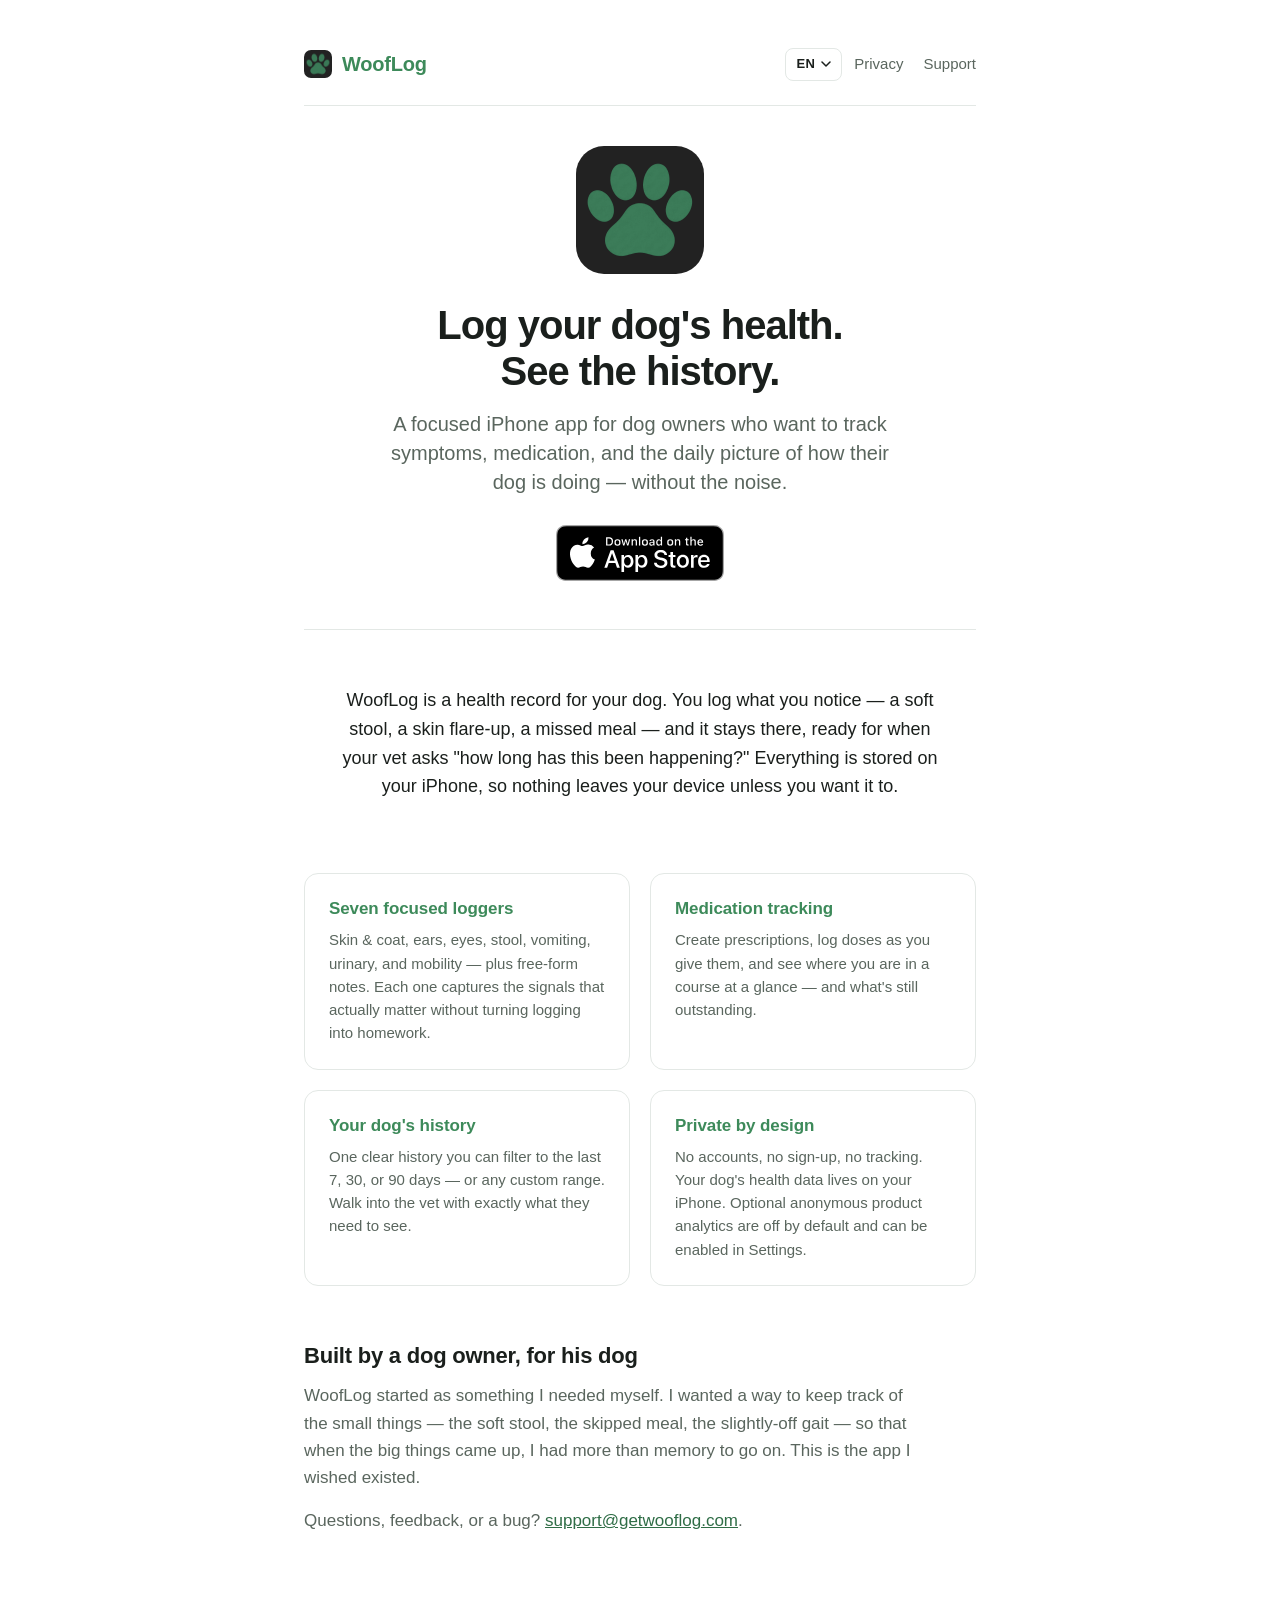
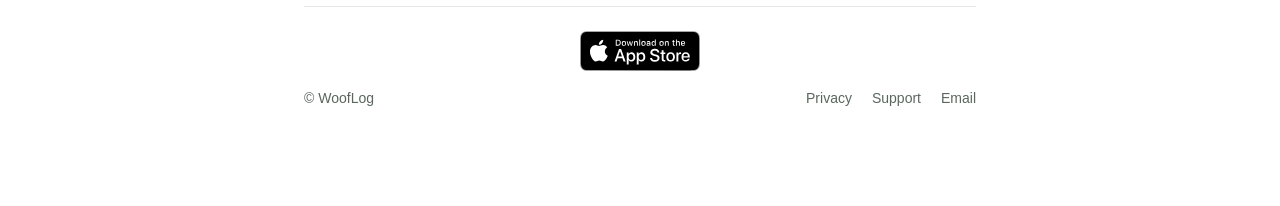
==== index.html @ 4b9b6390 "Make header language picker a dropdown (#9) The flat list of language codes (EN ES DE FR IT PT) over" ====
<!doctype html>
<html lang="en">
<head>
<meta charset="utf-8">
<meta name="viewport" content="width=device-width, initial-scale=1">
<meta name="apple-itunes-app" content="app-id=6760972616">
<title>WoofLog — A focused health record app for your dog</title>
<meta name="description" content="WoofLog is an iPhone app for logging your dog's symptoms, tracking medication, and seeing the health record — local-first, private by design. Available on the App Store.">
<meta name="robots" content="index, follow">
<link rel="icon" type="image/png" href="/assets/icon-light.png">
<link rel="icon" type="image/png" href="/assets/icon-dark.png" media="(prefers-color-scheme: dark)">
<link rel="apple-touch-icon" href="/assets/icon-light.png">
<link rel="stylesheet" href="/style.css">
<meta property="og:title" content="WoofLog — A focused health record app for your dog">
<meta property="og:description" content="Log symptoms, track medication, see the health record. Local-first, no accounts, private by default. Available on the App Store.">
<meta property="og:type" content="website">
<meta property="og:url" content="https://getwooflog.com/">
<meta property="og:image" content="https://getwooflog.com/assets/icon-light.png">
<meta property="og:locale" content="en_US">
<link rel="canonical" href="https://getwooflog.com/">
<link rel="alternate" hreflang="en" href="https://getwooflog.com/">
<link rel="alternate" hreflang="es" href="https://getwooflog.com/es/">
<link rel="alternate" hreflang="de" href="https://getwooflog.com/de/">
<link rel="alternate" hreflang="fr" href="https://getwooflog.com/fr/">
<link rel="alternate" hreflang="it" href="https://getwooflog.com/it/">
<link rel="alternate" hreflang="pt-PT" href="https://getwooflog.com/pt/">
<link rel="alternate" hreflang="x-default" href="https://getwooflog.com/">
<script src="/assets/lang.js"></script>
<meta name="author" content="WoofLog">
<meta name="theme-color" content="#3D8A5A" media="(prefers-color-scheme: light)">
<meta name="theme-color" content="#4D9B6A" media="(prefers-color-scheme: dark)">
<meta name="twitter:card" content="summary">
<meta name="twitter:title" content="WoofLog — A focused health record app for your dog">
<meta name="twitter:description" content="Log symptoms, track medication, see the health record. Local-first, no accounts, private by default. Available on the App Store.">
<meta name="twitter:image" content="https://getwooflog.com/assets/icon-light.png">
<script type="application/ld+json">
{
  "@context": "https://schema.org",
  "@graph": [
    {
      "@type": "Organization",
      "@id": "https://getwooflog.com/#org",
      "name": "WoofLog",
      "url": "https://getwooflog.com/",
      "logo": "https://getwooflog.com/assets/icon-light.png",
      "email": "support@getwooflog.com"
    },
    {
      "@type": "SoftwareApplication",
      "name": "WoofLog: Dog Health Diary",
      "operatingSystem": "iOS",
      "applicationCategory": "LifestyleApplication",
      "url": "https://getwooflog.com/",
      "downloadUrl": "https://apps.apple.com/app/id6760972616",
      "inLanguage": "en",
      "description": "WoofLog is an iPhone app for logging your dog's symptoms, tracking medication, and seeing the health record — local-first, private by design. Available on the App Store.",
      "publisher": {
        "@id": "https://getwooflog.com/#org"
      },
      "offers": {
        "@type": "Offer",
        "price": "0",
        "priceCurrency": "USD"
      }
    }
  ]
}
</script>
</head>
<body>
<div class="wrap">
  <header class="site">
    <a class="brand" href="/">
      <picture>
        <source srcset="/assets/icon-dark.png" media="(prefers-color-scheme: dark)">
        <img src="/assets/icon-light.png" alt="" class="brand-icon" width="28" height="28">
      </picture>
      WoofLog
    </a>
    <details class="lang-picker">
      <summary aria-label="Language">
        <span class="lang-current">EN</span>
        <svg class="lang-caret" width="10" height="6" viewBox="0 0 10 6" aria-hidden="true"><path d="M1 1l4 4 4-4" fill="none" stroke="currentColor" stroke-width="1.5" stroke-linecap="round" stroke-linejoin="round"/></svg>
      </summary>
      <ul class="lang-menu">
        <li><span aria-current="page">English</span></li>
        <li><a href="/es/" data-lang="es">Español</a></li>
        <li><a href="/de/" data-lang="de">Deutsch</a></li>
        <li><a href="/fr/" data-lang="fr">Français</a></li>
        <li><a href="/it/" data-lang="it">Italiano</a></li>
        <li><a href="/pt/" data-lang="pt">Português</a></li>
      </ul>
    </details>
    <nav>
      <a href="/privacy/">Privacy</a>
      <a href="/support/">Support</a>
    </nav>
  </header>

  <main>
    <section class="hero">
      <picture>
        <source srcset="/assets/icon-dark.png" media="(prefers-color-scheme: dark)">
        <img class="hero-icon" src="/assets/icon-light.png" alt="WoofLog app icon" width="128" height="128">
      </picture>
      <h1>Log your dog's health.<br>See the history.</h1>
      <p class="tagline">A focused iPhone app for dog owners who want to track symptoms, medication, and the daily picture of how their dog is doing — without the noise.</p>
      <a class="store-badge store-badge--hero" href="https://apps.apple.com/app/id6760972616" aria-label="Download WoofLog on the App Store">
        <img src="/assets/app-store-badge.svg" alt="" width="168" height="56">
      </a>
    </section>

    <section class="intro">
      <p>WoofLog is a health record for your dog. You log what you notice — a soft stool, a skin flare-up, a missed meal — and it stays there, ready for when your vet asks "how long has this been happening?" Everything is stored on your iPhone, so nothing leaves your device unless you want it to.</p>
    </section>

    <section class="features">
      <div class="feature">
        <h2>Seven focused loggers</h2>
        <p>Skin &amp; coat, ears, eyes, stool, vomiting, urinary, and mobility — plus free-form notes. Each one captures the signals that actually matter without turning logging into homework.</p>
      </div>
      <div class="feature">
        <h2>Medication tracking</h2>
        <p>Create prescriptions, log doses as you give them, and see where you are in a course at a glance — and what's still outstanding.</p>
      </div>
      <div class="feature">
        <h2>Your dog's history</h2>
        <p>One clear history you can filter to the last 7, 30, or 90 days — or any custom range. Walk into the vet with exactly what they need to see.</p>
      </div>
      <div class="feature">
        <h2>Private by design</h2>
        <p>No accounts, no sign-up, no tracking. Your dog's health data lives on your iPhone. Optional anonymous product analytics are off by default and can be enabled in Settings.</p>
      </div>
    </section>

    <section class="about">
      <h2>Built by a dog owner, for his dog</h2>
      <p>WoofLog started as something I needed myself. I wanted a way to keep track of the small things — the soft stool, the skipped meal, the slightly-off gait — so that when the big things came up, I had more than memory to go on. This is the app I wished existed.</p>
      <p>Questions, feedback, or a bug? <a href="mailto:support@getwooflog.com">support@getwooflog.com</a>.</p>
    </section>
  </main>

  <footer class="site">
    <a class="store-badge store-badge--footer" href="https://apps.apple.com/app/id6760972616" aria-label="Download WoofLog on the App Store">
      <img src="/assets/app-store-badge.svg" alt="" width="120" height="40">
    </a>
    <p>&copy; WoofLog</p>
    <nav>
      <a href="/privacy/">Privacy</a>
      <a href="/support/">Support</a>
      <a href="mailto:support@getwooflog.com">Email</a>
    </nav>
  </footer>
</div>
</body>
</html>
---- style.css ----
:root {
  --brand: #3D8A5A;
  --brand-dark: #2F6D46;
  --text: #1A1F1C;
  --text-muted: #5A665E;
  --bg: #FFFFFF;
  --border: #E3E8E5;
}

@media (prefers-color-scheme: dark) {
  :root {
    --brand: #4D9B6A;
    --brand-dark: #6FB88A;
    --text: #EAEEEB;
    --text-muted: #9BA8A0;
    --bg: #121512;
    --border: #2A312C;
  }
}

* { box-sizing: border-box; }

html, body {
  margin: 0;
  padding: 0;
}

body {
  font-family: -apple-system, BlinkMacSystemFont, "Segoe UI", Roboto, Oxygen, Ubuntu, Cantarell, "Helvetica Neue", sans-serif;
  font-size: 17px;
  line-height: 1.6;
  color: var(--text);
  background: var(--bg);
  -webkit-font-smoothing: antialiased;
  -moz-osx-font-smoothing: grayscale;
}

.wrap {
  max-width: 720px;
  margin: 0 auto;
  padding: 48px 24px 96px;
}

header.site {
  display: flex;
  align-items: center;
  flex-wrap: wrap;
  gap: 12px;
  padding-bottom: 24px;
  margin-bottom: 32px;
  border-bottom: 1px solid var(--border);
}

header.site a.brand {
  display: inline-flex;
  align-items: center;
  gap: 10px;
  font-weight: 700;
  font-size: 20px;
  color: var(--brand);
  text-decoration: none;
  letter-spacing: -0.01em;
}

.brand-icon {
  width: 28px;
  height: 28px;
  border-radius: 7px;
  display: block;
  background: #222222;
}

header.site nav {
  margin-left: auto;
  display: flex;
  gap: 20px;
}

header.site nav a {
  color: var(--text-muted);
  text-decoration: none;
  font-size: 15px;
}

header.site nav a:hover { color: var(--brand); }

/* Language picker (header) — a compact dropdown so the language list never
   overflows the header on narrow screens. Built on the native <details>
   disclosure element; lang.js adds outside-click / Escape close as a
   progressive enhancement. The picker is pushed right with margin-left:auto;
   the trailing Privacy/Support nav sits next to it. */
header.site .lang-picker {
  position: relative;
  margin-left: auto;
}

header.site .lang-picker ~ nav {
  margin-left: 0;
}

header.site .lang-picker summary {
  display: inline-flex;
  align-items: center;
  gap: 6px;
  cursor: pointer;
  list-style: none;
  padding: 5px 10px;
  font-size: 13px;
  font-weight: 600;
  letter-spacing: 0.03em;
  color: var(--text);
  border: 1px solid var(--border);
  border-radius: 8px;
}

header.site .lang-picker summary::-webkit-details-marker { display: none; }
header.site .lang-picker summary::marker { content: ""; }

header.site .lang-picker summary:hover {
  color: var(--brand);
  border-color: var(--brand);
}

header.site .lang-caret { transition: transform 0.15s ease; }
header.site .lang-picker[open] .lang-caret { transform: rotate(180deg); }

header.site .lang-menu {
  position: absolute;
  top: calc(100% + 6px);
  right: 0;
  z-index: 30;
  min-width: 160px;
  margin: 0;
  padding: 4px;
  list-style: none;
  background: var(--bg);
  border: 1px solid var(--border);
  border-radius: 10px;
  box-shadow: 0 8px 24px rgba(0, 0, 0, 0.12);
}

header.site .lang-menu a,
header.site .lang-menu span {
  display: block;
  padding: 8px 12px;
  font-size: 14px;
  border-radius: 6px;
  color: var(--text-muted);
  text-decoration: none;
}

header.site .lang-menu a:hover {
  color: var(--text);
  background: var(--border);
}

header.site .lang-menu span[aria-current="page"] {
  color: var(--text);
  font-weight: 600;
}

h1 {
  font-size: 32px;
  line-height: 1.25;
  letter-spacing: -0.02em;
  margin: 0 0 8px;
  color: var(--text);
}

h2 {
  font-size: 22px;
  line-height: 1.3;
  letter-spacing: -0.01em;
  margin: 40px 0 12px;
  color: var(--text);
}

h3 {
  font-size: 18px;
  margin: 28px 0 8px;
  color: var(--text);
}

p { margin: 0 0 16px; }

ul { padding-left: 24px; margin: 0 0 16px; }
li { margin-bottom: 6px; }

a { color: var(--brand-dark); }
a:hover { color: var(--brand); }

.meta {
  color: var(--text-muted);
  font-size: 14px;
  margin-bottom: 32px;
}

.tagline {
  font-size: 20px;
  line-height: 1.45;
  color: var(--text-muted);
  margin: 8px 0 32px;
  max-width: 560px;
}

.cta-row {
  display: flex;
  gap: 16px;
  flex-wrap: wrap;
  margin-top: 32px;
}

.cta-row a {
  display: inline-block;
  padding: 10px 18px;
  border: 1px solid var(--border);
  border-radius: 10px;
  text-decoration: none;
  color: var(--text);
  font-size: 15px;
}

.cta-row a:hover {
  border-color: var(--brand);
  color: var(--brand);
}

footer.site {
  display: flex;
  flex-wrap: wrap;
  gap: 16px;
  align-items: center;
  justify-content: space-between;
  margin-top: 72px;
  padding-top: 24px;
  border-top: 1px solid var(--border);
  font-size: 14px;
  color: var(--text-muted);
}

footer.site p { margin: 0; }

footer.site nav {
  display: flex;
  gap: 20px;
}

footer.site a {
  color: var(--text-muted);
  text-decoration: none;
}

footer.site a:hover { color: var(--brand); }

/* Landing page sections */
.hero {
  text-align: center;
  padding: 8px 0 40px;
}

.hero-icon {
  width: 128px;
  height: 128px;
  border-radius: 28px;
  display: block;
  margin: 0 auto 28px;
  background: #222222;
}

.hero h1 {
  font-size: 40px;
  line-height: 1.15;
  letter-spacing: -0.025em;
  margin: 0 0 16px;
  text-align: center;
}

.hero .tagline {
  text-align: center;
  margin: 0 auto;
  max-width: 520px;
}

.intro {
  padding: 32px 0 8px;
  border-top: 1px solid var(--border);
}

.intro p {
  font-size: 18px;
  line-height: 1.6;
  color: var(--text);
  max-width: 620px;
  margin: 24px auto;
  text-align: center;
}

.features {
  display: grid;
  grid-template-columns: repeat(2, 1fr);
  gap: 20px;
  margin: 40px 0;
}

.feature {
  padding: 24px;
  border: 1px solid var(--border);
  border-radius: 14px;
  background: var(--bg);
}

.feature h2 {
  margin: 0 0 8px;
  font-size: 17px;
  color: var(--brand);
  letter-spacing: -0.005em;
}

.feature p {
  margin: 0;
  font-size: 15px;
  line-height: 1.55;
  color: var(--text-muted);
}

/* App Store badge — official Apple asset, single-style (do not tint/recolor).
   Keep clear space around it and respect Apple's minimum height. */
.store-badge {
  display: inline-block;
  line-height: 0;
}

.store-badge img {
  display: block;
  width: auto;
  max-width: 100%;
}

.store-badge--hero {
  margin-top: 28px;
}

.store-badge--hero img {
  height: 56px; /* above Apple's 40px minimum */
}

/* Footer badge sits on its own centered row above the copyright/nav line. */
.store-badge--footer {
  flex-basis: 100%;
  display: flex;
  justify-content: center;
}

.store-badge--footer img {
  height: 40px; /* Apple minimum height */
}

.about {
  margin-top: 56px;
}

.about h2 {
  margin-top: 0;
}

.about p {
  color: var(--text-muted);
  max-width: 620px;
}

@media (max-width: 560px) {
  .wrap { padding: 32px 20px 64px; }
  .hero h1 { font-size: 32px; }
  .hero-icon { width: 104px; height: 104px; border-radius: 23px; }
  .features { grid-template-columns: 1fr; }
  footer.site { flex-direction: column; align-items: flex-start; gap: 12px; }
  .store-badge--footer { flex-basis: auto; justify-content: flex-start; }
}

strong { font-weight: 600; }

code {
  font-family: "SF Mono", Monaco, Menlo, Consolas, monospace;
  font-size: 0.92em;
  background: var(--border);
  padding: 2px 6px;
  border-radius: 4px;
}
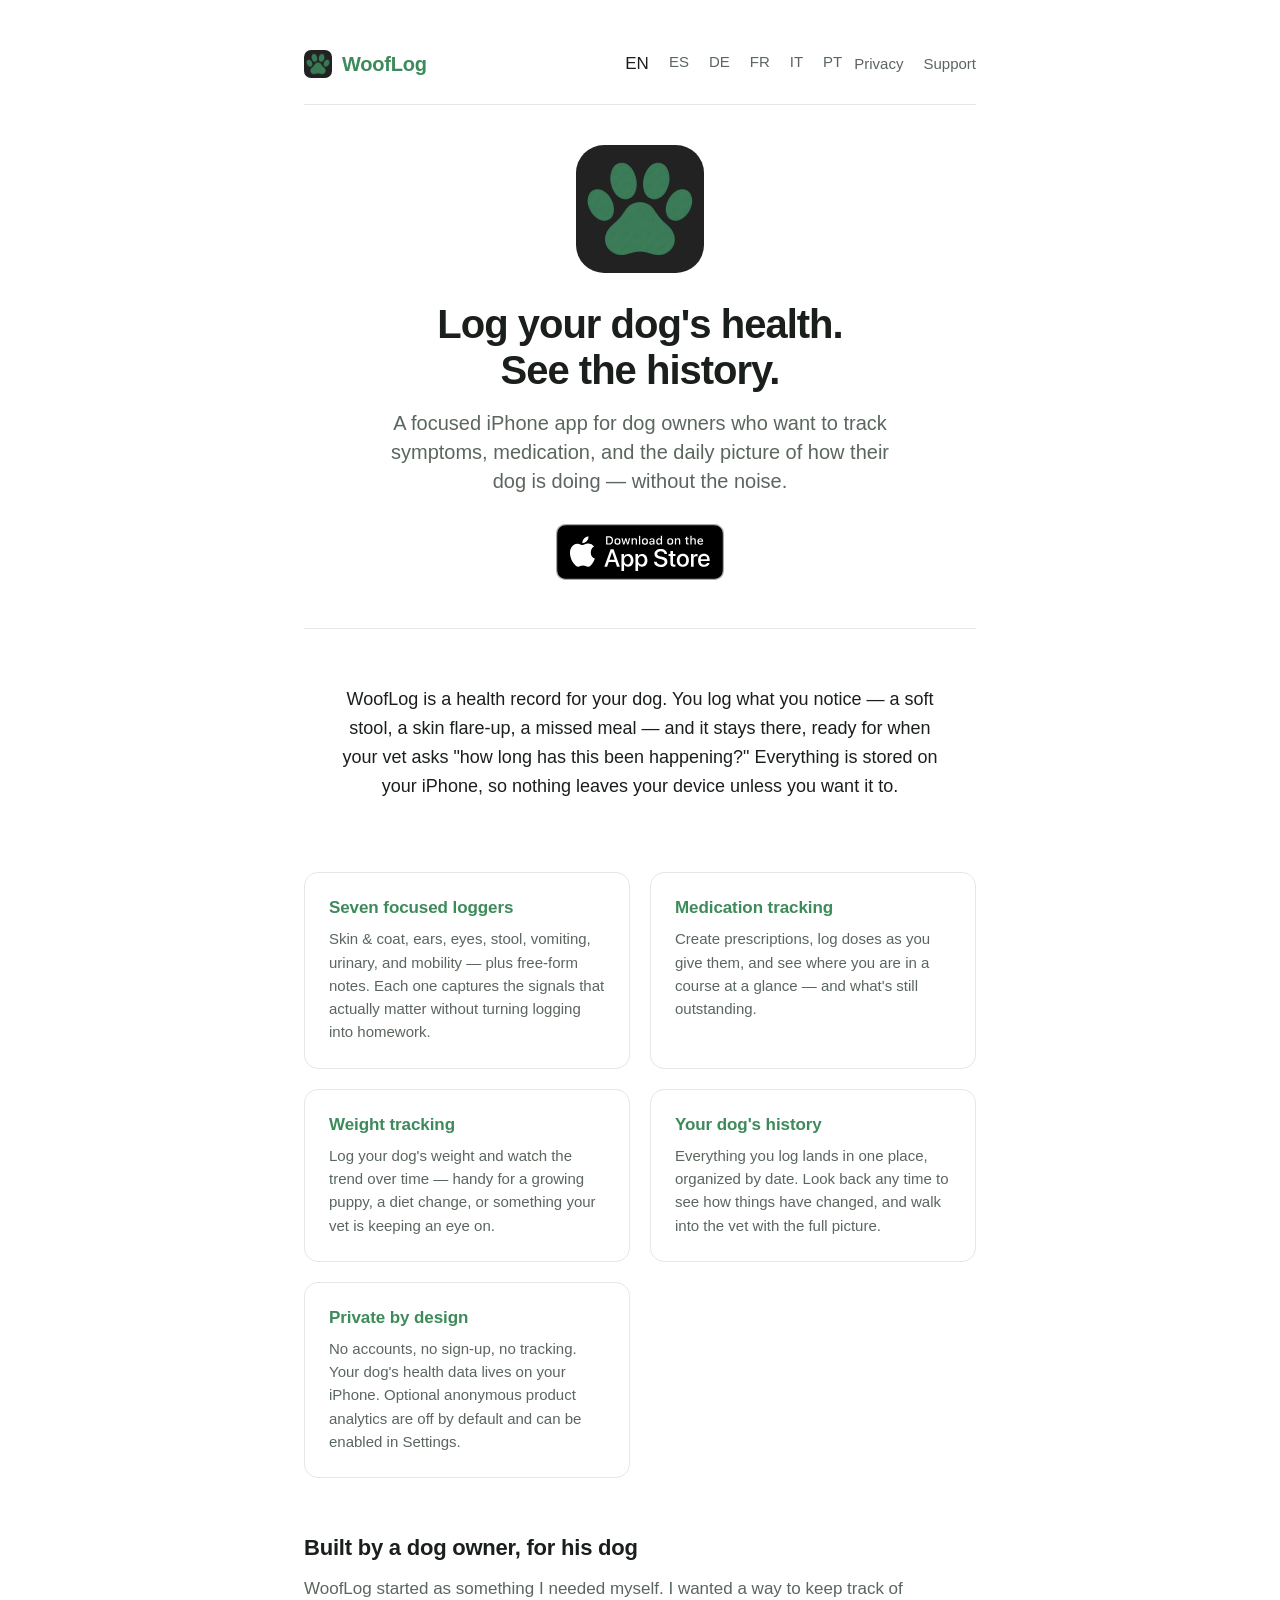
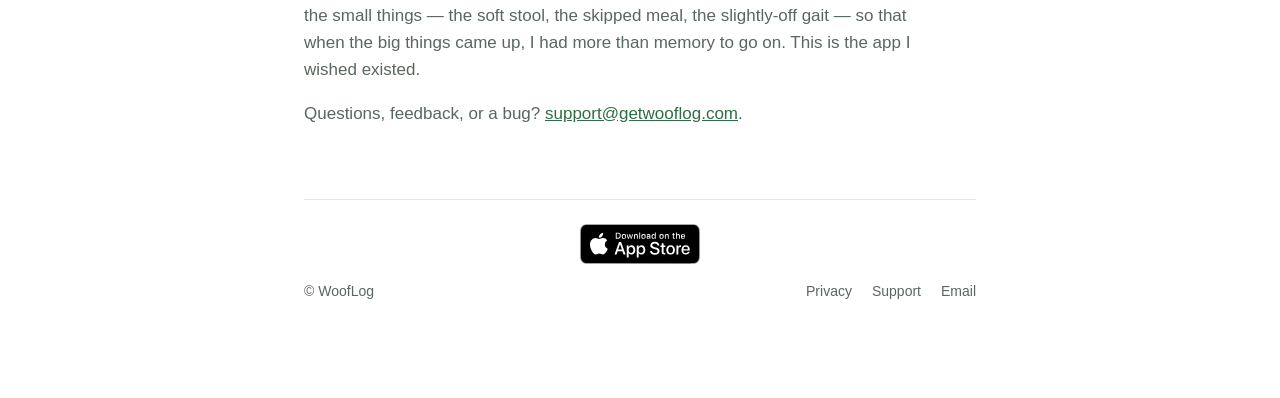
==== commit 983c2e3f: "Align landing copy with shipped app: add Weight, fix History claim Follow-up to the SEO PR (#8), rec" ====
--- a/index.html
+++ b/index.html
@@ -77,20 +77,14 @@
       </picture>
       WoofLog
     </a>
-    <details class="lang-picker">
-      <summary aria-label="Language">
-        <span class="lang-current">EN</span>
-        <svg class="lang-caret" width="10" height="6" viewBox="0 0 10 6" aria-hidden="true"><path d="M1 1l4 4 4-4" fill="none" stroke="currentColor" stroke-width="1.5" stroke-linecap="round" stroke-linejoin="round"/></svg>
-      </summary>
-      <ul class="lang-menu">
-        <li><span aria-current="page">English</span></li>
-        <li><a href="/es/" data-lang="es">Español</a></li>
-        <li><a href="/de/" data-lang="de">Deutsch</a></li>
-        <li><a href="/fr/" data-lang="fr">Français</a></li>
-        <li><a href="/it/" data-lang="it">Italiano</a></li>
-        <li><a href="/pt/" data-lang="pt">Português</a></li>
-      </ul>
-    </details>
+    <nav class="lang-picker" aria-label="Language">
+      <span aria-current="page">EN</span>
+      <a href="/es/" data-lang="es">ES</a>
+      <a href="/de/" data-lang="de">DE</a>
+      <a href="/fr/" data-lang="fr">FR</a>
+      <a href="/it/" data-lang="it">IT</a>
+      <a href="/pt/" data-lang="pt">PT</a>
+    </nav>
     <nav>
       <a href="/privacy/">Privacy</a>
       <a href="/support/">Support</a>
@@ -124,8 +118,12 @@
         <p>Create prescriptions, log doses as you give them, and see where you are in a course at a glance — and what's still outstanding.</p>
       </div>
       <div class="feature">
+        <h2>Weight tracking</h2>
+        <p>Log your dog's weight and watch the trend over time — handy for a growing puppy, a diet change, or something your vet is keeping an eye on.</p>
+      </div>
+      <div class="feature">
         <h2>Your dog's history</h2>
-        <p>One clear history you can filter to the last 7, 30, or 90 days — or any custom range. Walk into the vet with exactly what they need to see.</p>
+        <p>Everything you log lands in one place, organized by date. Look back any time to see how things have changed, and walk into the vet with the full picture.</p>
       </div>
       <div class="feature">
         <h2>Private by design</h2>
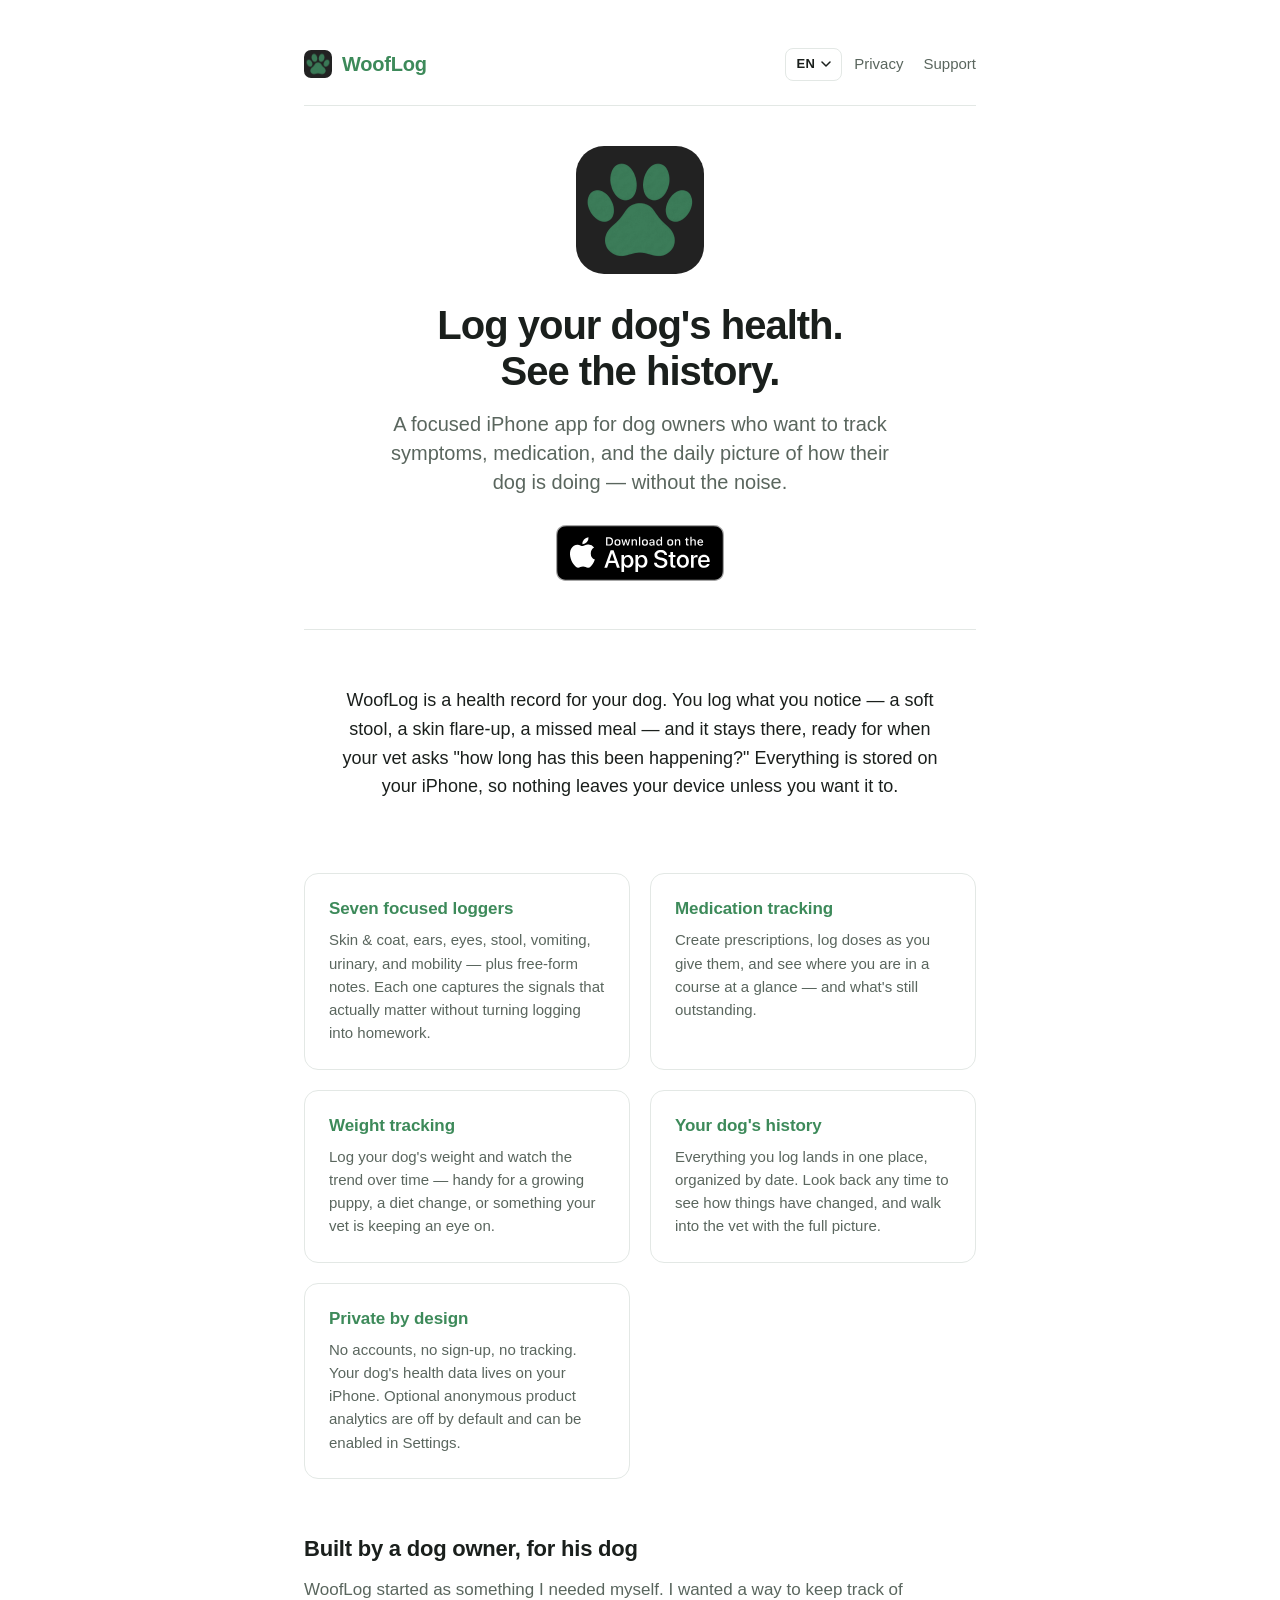
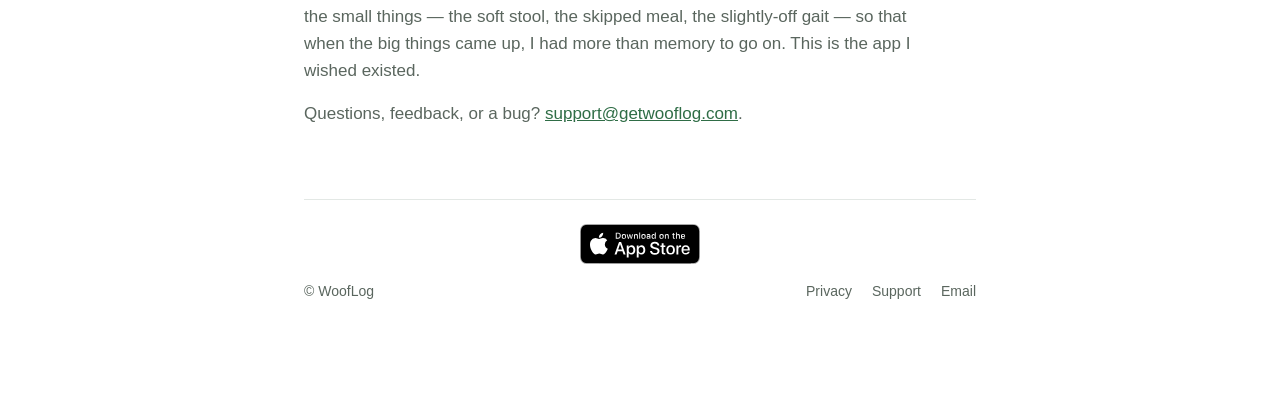
==== commit eb036ae7: "Align landing copy with shipped app: add Weight card, fix History claim (#11) Add a Weight feature c" ====
--- a/index.html
+++ b/index.html
@@ -77,14 +77,20 @@
       </picture>
       WoofLog
     </a>
-    <nav class="lang-picker" aria-label="Language">
-      <span aria-current="page">EN</span>
-      <a href="/es/" data-lang="es">ES</a>
-      <a href="/de/" data-lang="de">DE</a>
-      <a href="/fr/" data-lang="fr">FR</a>
-      <a href="/it/" data-lang="it">IT</a>
-      <a href="/pt/" data-lang="pt">PT</a>
-    </nav>
+    <details class="lang-picker">
+      <summary aria-label="Language">
+        <span class="lang-current">EN</span>
+        <svg class="lang-caret" width="10" height="6" viewBox="0 0 10 6" aria-hidden="true"><path d="M1 1l4 4 4-4" fill="none" stroke="currentColor" stroke-width="1.5" stroke-linecap="round" stroke-linejoin="round"/></svg>
+      </summary>
+      <ul class="lang-menu">
+        <li><span aria-current="page">English</span></li>
+        <li><a href="/es/" data-lang="es">Español</a></li>
+        <li><a href="/de/" data-lang="de">Deutsch</a></li>
+        <li><a href="/fr/" data-lang="fr">Français</a></li>
+        <li><a href="/it/" data-lang="it">Italiano</a></li>
+        <li><a href="/pt/" data-lang="pt">Português</a></li>
+      </ul>
+    </details>
     <nav>
       <a href="/privacy/">Privacy</a>
       <a href="/support/">Support</a>
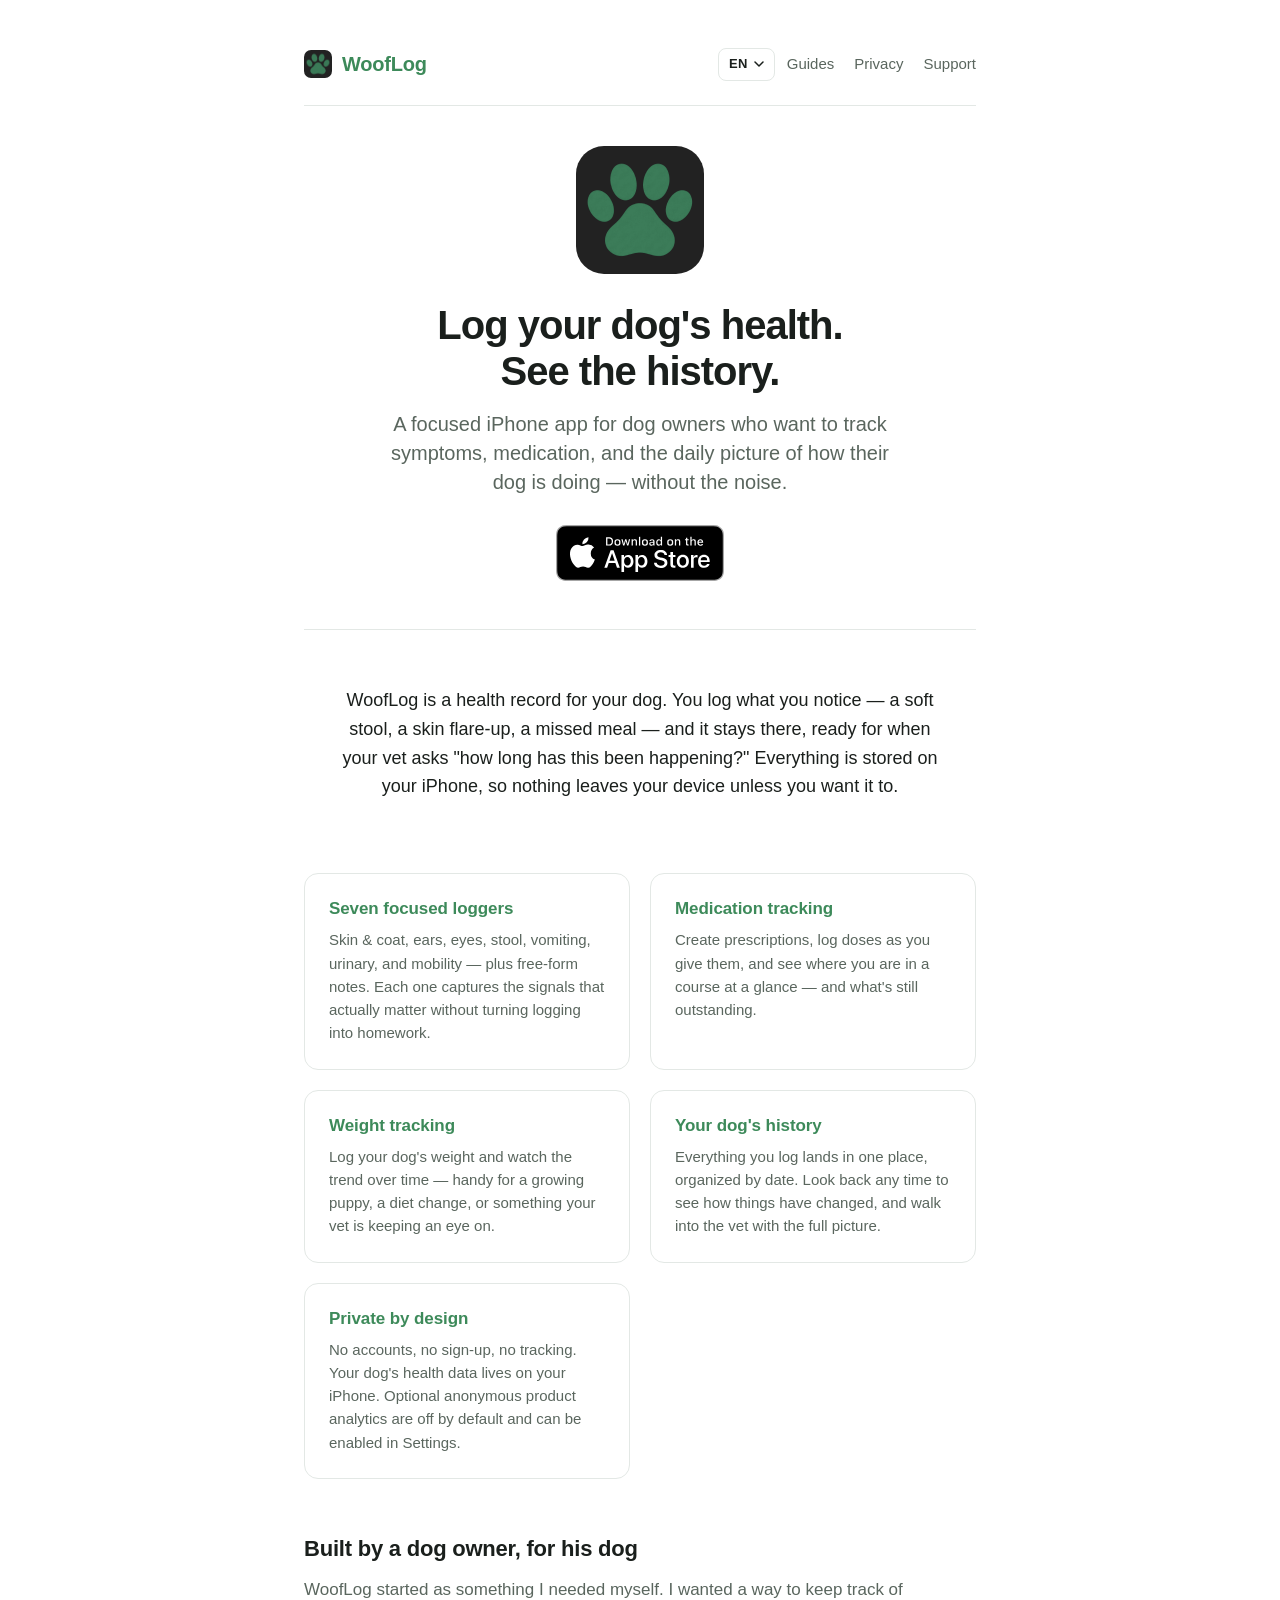
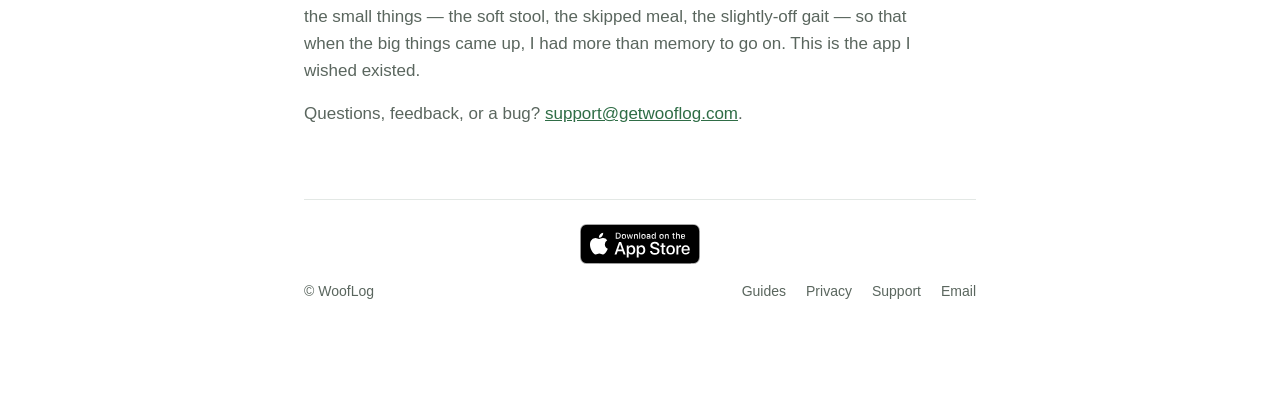
==== commit 6ea6c5ae: "Add /blog/ guides hub and first symptom article (dog itching) Stand up reusable symptom-intercept co" ====
--- a/index.html
+++ b/index.html
@@ -92,6 +92,7 @@
       </ul>
     </details>
     <nav>
+      <a href="/blog/">Guides</a>
       <a href="/privacy/">Privacy</a>
       <a href="/support/">Support</a>
     </nav>
@@ -150,6 +151,7 @@
     </a>
     <p>&copy; WoofLog</p>
     <nav>
+      <a href="/blog/">Guides</a>
       <a href="/privacy/">Privacy</a>
       <a href="/support/">Support</a>
       <a href="mailto:support@getwooflog.com">Email</a>
--- a/style.css
+++ b/style.css
@@ -379,6 +379,118 @@
 
 strong { font-weight: 600; }
 
+/* Blog / guides — breadcrumb, callouts, CTA box, FAQ, post list.
+   Reuses the base h1/h2/h3/p/ul styles and the shared color tokens so
+   articles render with the same typography as the rest of the site. */
+.breadcrumb {
+  font-size: 14px;
+  color: var(--text-muted);
+  margin-bottom: 16px;
+}
+
+.breadcrumb a {
+  color: var(--text-muted);
+  text-decoration: none;
+}
+
+.breadcrumb a:hover { color: var(--brand); }
+
+.breadcrumb span[aria-hidden="true"] {
+  margin: 0 4px;
+  color: var(--border);
+}
+
+article em { font-style: italic; }
+
+/* Callout — used for the "red flags, call the vet" box. */
+.callout {
+  margin: 28px 0;
+  padding: 20px 24px;
+  border: 1px solid var(--border);
+  border-left: 4px solid var(--brand);
+  border-radius: 12px;
+  background: color-mix(in srgb, var(--brand) 5%, var(--bg));
+}
+
+.callout--warn {
+  border-left-color: #C7493A;
+}
+
+@media (prefers-color-scheme: dark) {
+  .callout--warn { border-left-color: #E2796C; }
+}
+
+.callout .callout-title {
+  margin: 0 0 8px;
+  font-weight: 700;
+  color: var(--text);
+}
+
+.callout p:last-child { margin-bottom: 0; }
+.callout ul:last-child { margin-bottom: 0; }
+
+/* Honest bridge CTA block at the end of an article body. */
+.cta-box {
+  margin: 40px 0;
+  padding: 24px;
+  border: 1px solid var(--border);
+  border-radius: 14px;
+  background: var(--bg);
+  text-align: center;
+}
+
+.cta-box p {
+  max-width: 560px;
+  margin: 0 auto 20px;
+  color: var(--text-muted);
+}
+
+.cta-box .store-badge { display: inline-block; }
+.cta-box .store-badge img { height: 56px; margin: 0 auto; }
+
+.disclaimer {
+  margin-top: 40px;
+  padding-top: 24px;
+  border-top: 1px solid var(--border);
+  font-size: 14px;
+  color: var(--text-muted);
+}
+
+/* Guides hub list. */
+.post-list {
+  list-style: none;
+  padding: 0;
+  margin: 32px 0 0;
+}
+
+.post-list li { margin-bottom: 16px; }
+
+.post-list a {
+  display: block;
+  padding: 20px 24px;
+  border: 1px solid var(--border);
+  border-radius: 14px;
+  text-decoration: none;
+  color: var(--text);
+}
+
+.post-list a:hover { border-color: var(--brand); }
+
+.post-list .post-title {
+  display: block;
+  font-size: 18px;
+  font-weight: 600;
+  color: var(--brand);
+  margin-bottom: 6px;
+}
+
+.post-list .post-excerpt {
+  display: block;
+  font-size: 15px;
+  line-height: 1.55;
+  color: var(--text-muted);
+}
+
 code {
   font-family: "SF Mono", Monaco, Menlo, Consolas, monospace;
   font-size: 0.92em;
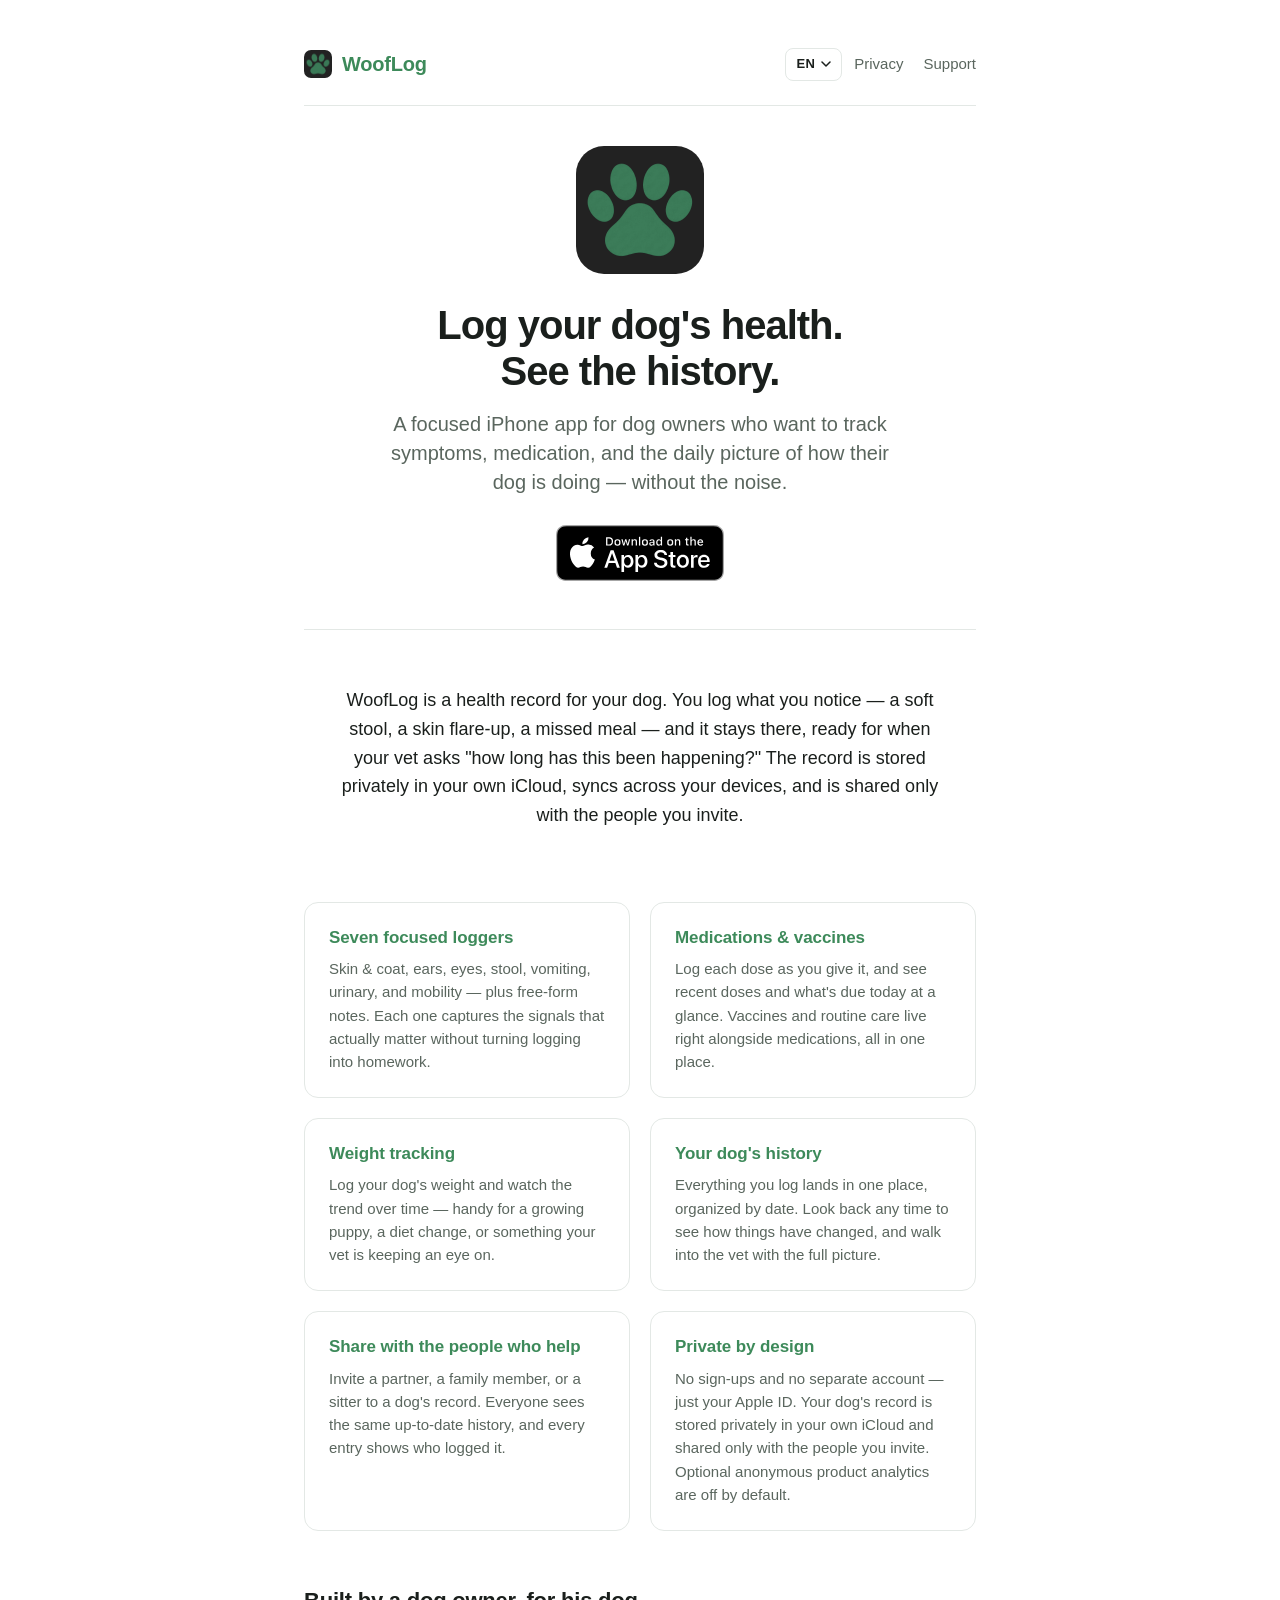
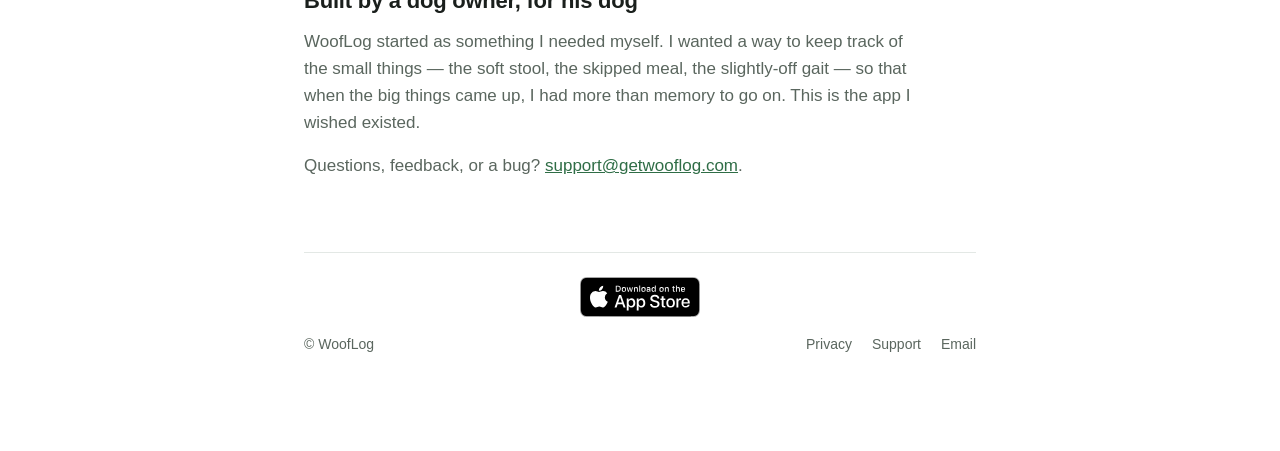
==== commit 830b49a8: "fix(site): align landing + support with v1.3 — iCloud storage, sharing, meds & vaccines - Landing (E" ====
--- a/index.html
+++ b/index.html
@@ -5,14 +5,14 @@
 <meta name="viewport" content="width=device-width, initial-scale=1">
 <meta name="apple-itunes-app" content="app-id=6760972616">
 <title>WoofLog — A focused health record app for your dog</title>
-<meta name="description" content="WoofLog is an iPhone app for logging your dog's symptoms, tracking medication, and seeing the health record — local-first, private by design. Available on the App Store.">
+<meta name="description" content="WoofLog is an iPhone app for logging your dog's symptoms, tracking medications and vaccines, and sharing the record with the people who help — stored privately in your own iCloud. Available on the App Store.">
 <meta name="robots" content="index, follow">
 <link rel="icon" type="image/png" href="/assets/icon-light.png">
 <link rel="icon" type="image/png" href="/assets/icon-dark.png" media="(prefers-color-scheme: dark)">
 <link rel="apple-touch-icon" href="/assets/icon-light.png">
 <link rel="stylesheet" href="/style.css">
 <meta property="og:title" content="WoofLog — A focused health record app for your dog">
-<meta property="og:description" content="Log symptoms, track medication, see the health record. Local-first, no accounts, private by default. Available on the App Store.">
+<meta property="og:description" content="Log symptoms, meds, and vaccines, and share your dog's record with family or a sitter. Private in your own iCloud. Available on the App Store.">
 <meta property="og:type" content="website">
 <meta property="og:url" content="https://getwooflog.com/">
 <meta property="og:image" content="https://getwooflog.com/assets/icon-light.png">
@@ -31,7 +31,7 @@
 <meta name="theme-color" content="#4D9B6A" media="(prefers-color-scheme: dark)">
 <meta name="twitter:card" content="summary">
 <meta name="twitter:title" content="WoofLog — A focused health record app for your dog">
-<meta name="twitter:description" content="Log symptoms, track medication, see the health record. Local-first, no accounts, private by default. Available on the App Store.">
+<meta name="twitter:description" content="Log symptoms, meds, and vaccines, and share your dog's record with family or a sitter. Private in your own iCloud. Available on the App Store.">
 <meta name="twitter:image" content="https://getwooflog.com/assets/icon-light.png">
 <script type="application/ld+json">
 {
@@ -53,7 +53,7 @@
       "url": "https://getwooflog.com/",
       "downloadUrl": "https://apps.apple.com/app/id6760972616",
       "inLanguage": "en",
-      "description": "WoofLog is an iPhone app for logging your dog's symptoms, tracking medication, and seeing the health record — local-first, private by design. Available on the App Store.",
+      "description": "WoofLog is an iPhone app for logging your dog's symptoms, tracking medications and vaccines, and sharing the record with the people who help — stored privately in your own iCloud. Available on the App Store.",
       "publisher": {
         "@id": "https://getwooflog.com/#org"
       },
@@ -92,7 +92,6 @@
       </ul>
     </details>
     <nav>
-      <a href="/blog/">Guides</a>
       <a href="/privacy/">Privacy</a>
       <a href="/support/">Support</a>
     </nav>
@@ -112,7 +111,7 @@
     </section>
 
     <section class="intro">
-      <p>WoofLog is a health record for your dog. You log what you notice — a soft stool, a skin flare-up, a missed meal — and it stays there, ready for when your vet asks "how long has this been happening?" Everything is stored on your iPhone, so nothing leaves your device unless you want it to.</p>
+      <p>WoofLog is a health record for your dog. You log what you notice — a soft stool, a skin flare-up, a missed meal — and it stays there, ready for when your vet asks "how long has this been happening?" The record is stored privately in your own iCloud, syncs across your devices, and is shared only with the people you invite.</p>
     </section>
 
     <section class="features">
@@ -121,8 +120,8 @@
         <p>Skin &amp; coat, ears, eyes, stool, vomiting, urinary, and mobility — plus free-form notes. Each one captures the signals that actually matter without turning logging into homework.</p>
       </div>
       <div class="feature">
-        <h2>Medication tracking</h2>
-        <p>Create prescriptions, log doses as you give them, and see where you are in a course at a glance — and what's still outstanding.</p>
+        <h2>Medications &amp; vaccines</h2>
+        <p>Log each dose as you give it, and see recent doses and what's due today at a glance. Vaccines and routine care live right alongside medications, all in one place.</p>
       </div>
       <div class="feature">
         <h2>Weight tracking</h2>
@@ -133,8 +132,12 @@
         <p>Everything you log lands in one place, organized by date. Look back any time to see how things have changed, and walk into the vet with the full picture.</p>
       </div>
       <div class="feature">
+        <h2>Share with the people who help</h2>
+        <p>Invite a partner, a family member, or a sitter to a dog's record. Everyone sees the same up-to-date history, and every entry shows who logged it.</p>
+      </div>
+      <div class="feature">
         <h2>Private by design</h2>
-        <p>No accounts, no sign-up, no tracking. Your dog's health data lives on your iPhone. Optional anonymous product analytics are off by default and can be enabled in Settings.</p>
+        <p>No sign-ups and no separate account — just your Apple ID. Your dog's record is stored privately in your own iCloud and shared only with the people you invite. Optional anonymous product analytics are off by default.</p>
       </div>
     </section>
 
@@ -151,7 +154,6 @@
     </a>
     <p>&copy; WoofLog</p>
     <nav>
-      <a href="/blog/">Guides</a>
       <a href="/privacy/">Privacy</a>
       <a href="/support/">Support</a>
       <a href="mailto:support@getwooflog.com">Email</a>
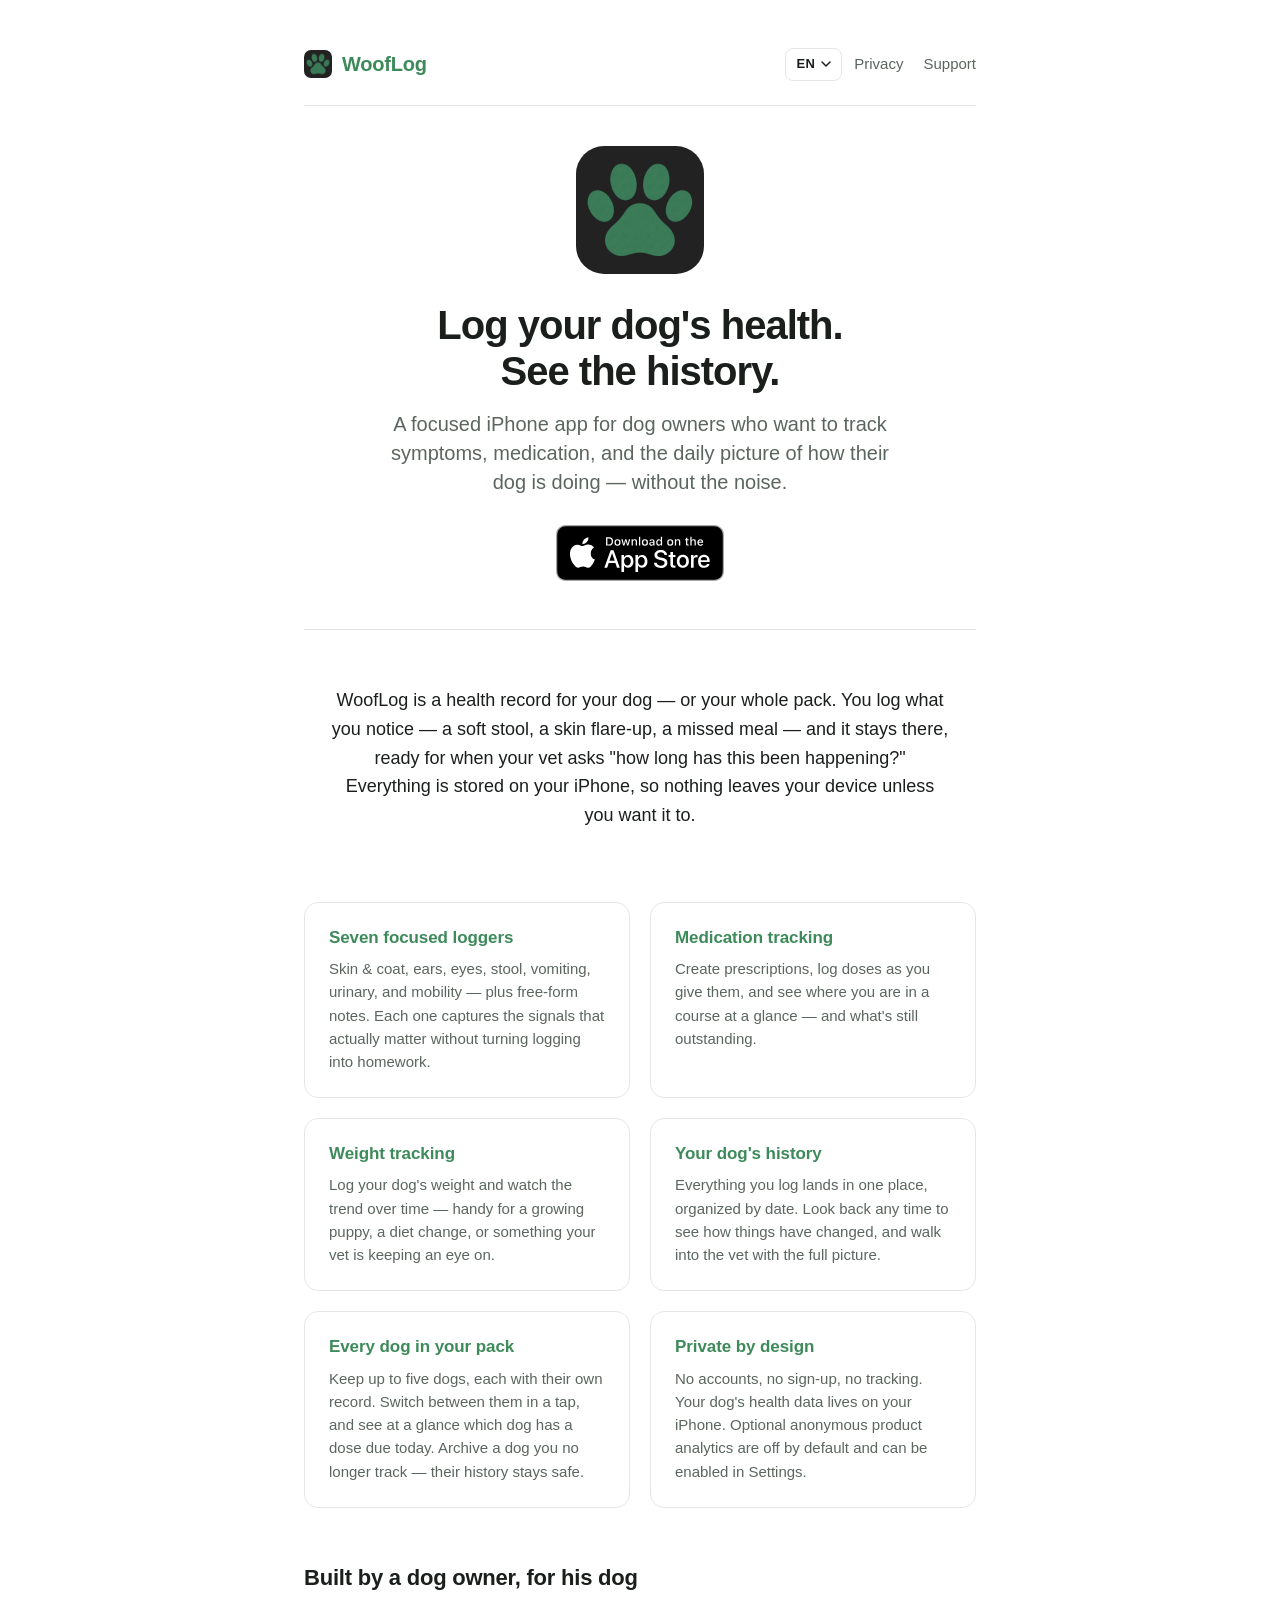
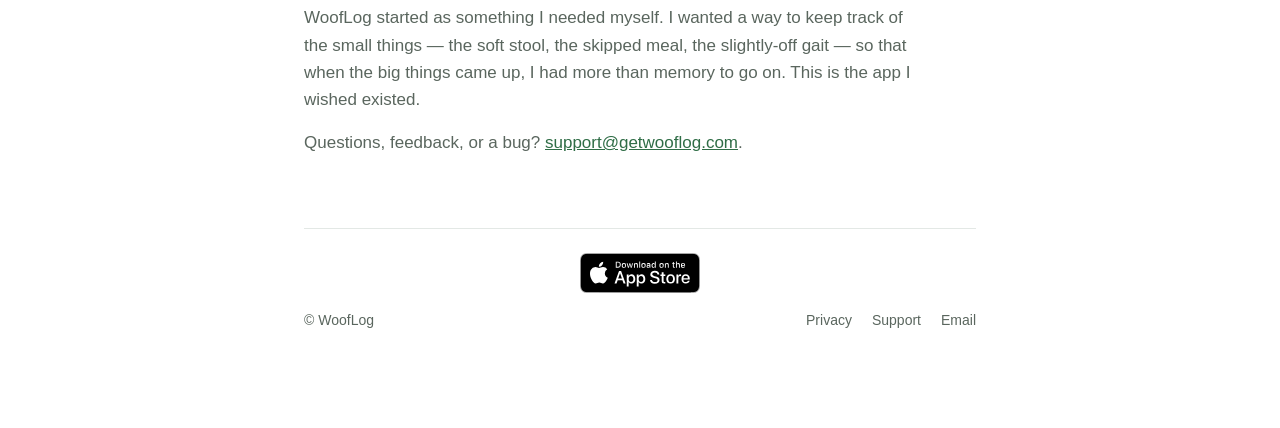
==== commit 53ea7d2c: "feat: multi-dog copy — pack feature block (EN + 5 locales), FAQ flip, llms.txt" ====
--- a/index.html
+++ b/index.html
@@ -5,14 +5,14 @@
 <meta name="viewport" content="width=device-width, initial-scale=1">
 <meta name="apple-itunes-app" content="app-id=6760972616">
 <title>WoofLog — A focused health record app for your dog</title>
-<meta name="description" content="WoofLog is an iPhone app for logging your dog's symptoms, tracking medications and vaccines, and sharing the record with the people who help — stored privately in your own iCloud. Available on the App Store.">
+<meta name="description" content="WoofLog is an iPhone app for logging your dog's symptoms, tracking medication, and seeing the health record — local-first, private by design. Available on the App Store.">
 <meta name="robots" content="index, follow">
 <link rel="icon" type="image/png" href="/assets/icon-light.png">
 <link rel="icon" type="image/png" href="/assets/icon-dark.png" media="(prefers-color-scheme: dark)">
 <link rel="apple-touch-icon" href="/assets/icon-light.png">
 <link rel="stylesheet" href="/style.css">
 <meta property="og:title" content="WoofLog — A focused health record app for your dog">
-<meta property="og:description" content="Log symptoms, meds, and vaccines, and share your dog's record with family or a sitter. Private in your own iCloud. Available on the App Store.">
+<meta property="og:description" content="Log symptoms, track medication, see the health record. Local-first, no accounts, private by default. Available on the App Store.">
 <meta property="og:type" content="website">
 <meta property="og:url" content="https://getwooflog.com/">
 <meta property="og:image" content="https://getwooflog.com/assets/icon-light.png">
@@ -31,7 +31,7 @@
 <meta name="theme-color" content="#4D9B6A" media="(prefers-color-scheme: dark)">
 <meta name="twitter:card" content="summary">
 <meta name="twitter:title" content="WoofLog — A focused health record app for your dog">
-<meta name="twitter:description" content="Log symptoms, meds, and vaccines, and share your dog's record with family or a sitter. Private in your own iCloud. Available on the App Store.">
+<meta name="twitter:description" content="Log symptoms, track medication, see the health record. Local-first, no accounts, private by default. Available on the App Store.">
 <meta name="twitter:image" content="https://getwooflog.com/assets/icon-light.png">
 <script type="application/ld+json">
 {
@@ -53,7 +53,7 @@
       "url": "https://getwooflog.com/",
       "downloadUrl": "https://apps.apple.com/app/id6760972616",
       "inLanguage": "en",
-      "description": "WoofLog is an iPhone app for logging your dog's symptoms, tracking medications and vaccines, and sharing the record with the people who help — stored privately in your own iCloud. Available on the App Store.",
+      "description": "WoofLog is an iPhone app for logging your dog's symptoms, tracking medication, and seeing the health record — local-first, private by design. Available on the App Store.",
       "publisher": {
         "@id": "https://getwooflog.com/#org"
       },
@@ -111,7 +111,7 @@
     </section>
 
     <section class="intro">
-      <p>WoofLog is a health record for your dog. You log what you notice — a soft stool, a skin flare-up, a missed meal — and it stays there, ready for when your vet asks "how long has this been happening?" The record is stored privately in your own iCloud, syncs across your devices, and is shared only with the people you invite.</p>
+      <p>WoofLog is a health record for your dog — or your whole pack. You log what you notice — a soft stool, a skin flare-up, a missed meal — and it stays there, ready for when your vet asks "how long has this been happening?" Everything is stored on your iPhone, so nothing leaves your device unless you want it to.</p>
     </section>
 
     <section class="features">
@@ -120,8 +120,8 @@
         <p>Skin &amp; coat, ears, eyes, stool, vomiting, urinary, and mobility — plus free-form notes. Each one captures the signals that actually matter without turning logging into homework.</p>
       </div>
       <div class="feature">
-        <h2>Medications &amp; vaccines</h2>
-        <p>Log each dose as you give it, and see recent doses and what's due today at a glance. Vaccines and routine care live right alongside medications, all in one place.</p>
+        <h2>Medication tracking</h2>
+        <p>Create prescriptions, log doses as you give them, and see where you are in a course at a glance — and what's still outstanding.</p>
       </div>
       <div class="feature">
         <h2>Weight tracking</h2>
@@ -132,12 +132,12 @@
         <p>Everything you log lands in one place, organized by date. Look back any time to see how things have changed, and walk into the vet with the full picture.</p>
       </div>
       <div class="feature">
-        <h2>Share with the people who help</h2>
-        <p>Invite a partner, a family member, or a sitter to a dog's record. Everyone sees the same up-to-date history, and every entry shows who logged it.</p>
+        <h2>Every dog in your pack</h2>
+        <p>Keep up to five dogs, each with their own record. Switch between them in a tap, and see at a glance which dog has a dose due today. Archive a dog you no longer track — their history stays safe.</p>
       </div>
       <div class="feature">
         <h2>Private by design</h2>
-        <p>No sign-ups and no separate account — just your Apple ID. Your dog's record is stored privately in your own iCloud and shared only with the people you invite. Optional anonymous product analytics are off by default.</p>
+        <p>No accounts, no sign-up, no tracking. Your dog's health data lives on your iPhone. Optional anonymous product analytics are off by default and can be enabled in Settings.</p>
       </div>
     </section>
 
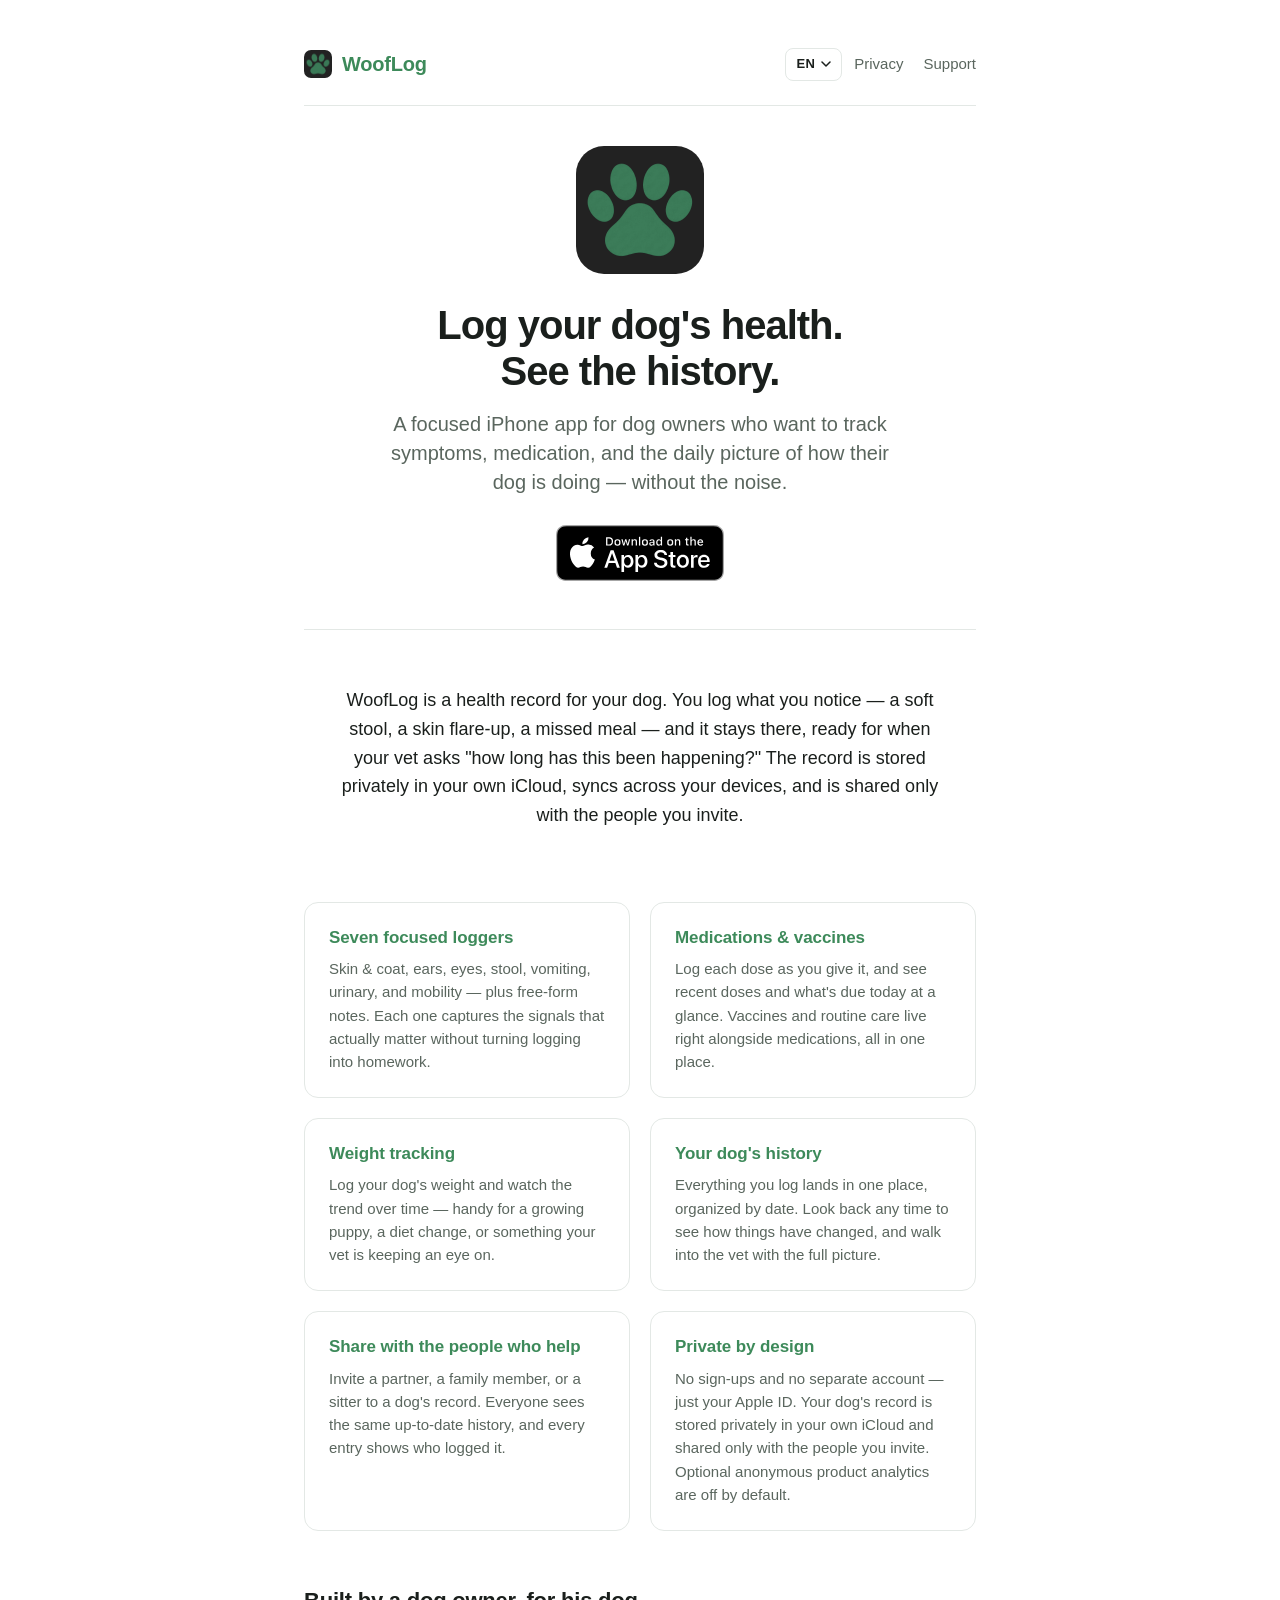
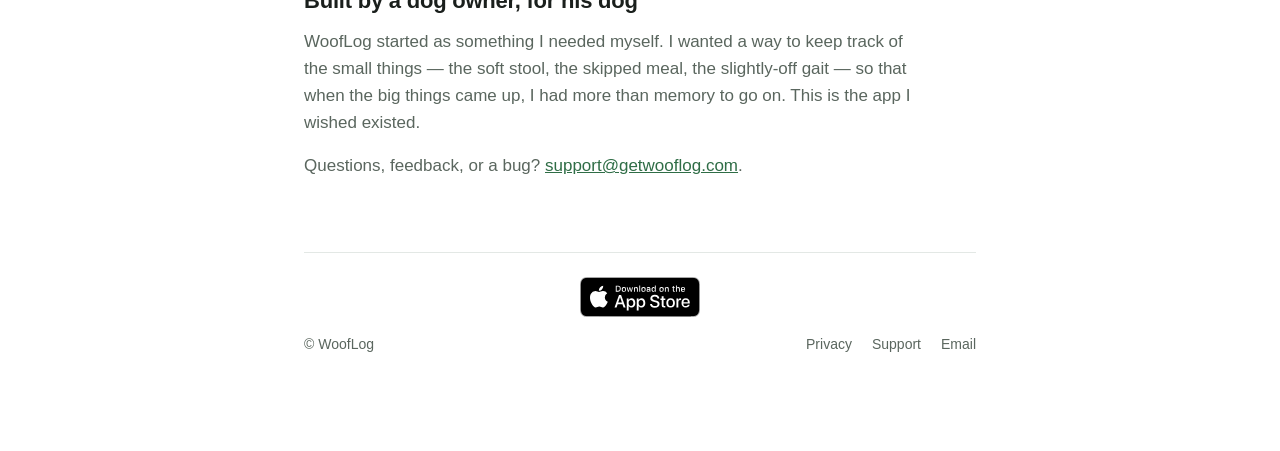
==== commit 30678a8b: "fix(site): align landing + support with v1.3 (iCloud, sharing, meds & vaccines) (#14) * fix(site): a" ====
--- a/index.html
+++ b/index.html
@@ -5,14 +5,14 @@
 <meta name="viewport" content="width=device-width, initial-scale=1">
 <meta name="apple-itunes-app" content="app-id=6760972616">
 <title>WoofLog — A focused health record app for your dog</title>
-<meta name="description" content="WoofLog is an iPhone app for logging your dog's symptoms, tracking medication, and seeing the health record — local-first, private by design. Available on the App Store.">
+<meta name="description" content="WoofLog is an iPhone app for logging your dog's symptoms, tracking medications and vaccines, and sharing the record with the people who help — stored privately in your own iCloud. Available on the App Store.">
 <meta name="robots" content="index, follow">
 <link rel="icon" type="image/png" href="/assets/icon-light.png">
 <link rel="icon" type="image/png" href="/assets/icon-dark.png" media="(prefers-color-scheme: dark)">
 <link rel="apple-touch-icon" href="/assets/icon-light.png">
 <link rel="stylesheet" href="/style.css">
 <meta property="og:title" content="WoofLog — A focused health record app for your dog">
-<meta property="og:description" content="Log symptoms, track medication, see the health record. Local-first, no accounts, private by default. Available on the App Store.">
+<meta property="og:description" content="Log symptoms, meds, and vaccines, and share your dog's record with family or a sitter. Private in your own iCloud. Available on the App Store.">
 <meta property="og:type" content="website">
 <meta property="og:url" content="https://getwooflog.com/">
 <meta property="og:image" content="https://getwooflog.com/assets/icon-light.png">
@@ -31,7 +31,7 @@
 <meta name="theme-color" content="#4D9B6A" media="(prefers-color-scheme: dark)">
 <meta name="twitter:card" content="summary">
 <meta name="twitter:title" content="WoofLog — A focused health record app for your dog">
-<meta name="twitter:description" content="Log symptoms, track medication, see the health record. Local-first, no accounts, private by default. Available on the App Store.">
+<meta name="twitter:description" content="Log symptoms, meds, and vaccines, and share your dog's record with family or a sitter. Private in your own iCloud. Available on the App Store.">
 <meta name="twitter:image" content="https://getwooflog.com/assets/icon-light.png">
 <script type="application/ld+json">
 {
@@ -53,7 +53,7 @@
       "url": "https://getwooflog.com/",
       "downloadUrl": "https://apps.apple.com/app/id6760972616",
       "inLanguage": "en",
-      "description": "WoofLog is an iPhone app for logging your dog's symptoms, tracking medication, and seeing the health record — local-first, private by design. Available on the App Store.",
+      "description": "WoofLog is an iPhone app for logging your dog's symptoms, tracking medications and vaccines, and sharing the record with the people who help — stored privately in your own iCloud. Available on the App Store.",
       "publisher": {
         "@id": "https://getwooflog.com/#org"
       },
@@ -111,7 +111,7 @@
     </section>
 
     <section class="intro">
-      <p>WoofLog is a health record for your dog — or your whole pack. You log what you notice — a soft stool, a skin flare-up, a missed meal — and it stays there, ready for when your vet asks "how long has this been happening?" Everything is stored on your iPhone, so nothing leaves your device unless you want it to.</p>
+      <p>WoofLog is a health record for your dog. You log what you notice — a soft stool, a skin flare-up, a missed meal — and it stays there, ready for when your vet asks "how long has this been happening?" The record is stored privately in your own iCloud, syncs across your devices, and is shared only with the people you invite.</p>
     </section>
 
     <section class="features">
@@ -120,8 +120,8 @@
         <p>Skin &amp; coat, ears, eyes, stool, vomiting, urinary, and mobility — plus free-form notes. Each one captures the signals that actually matter without turning logging into homework.</p>
       </div>
       <div class="feature">
-        <h2>Medication tracking</h2>
-        <p>Create prescriptions, log doses as you give them, and see where you are in a course at a glance — and what's still outstanding.</p>
+        <h2>Medications &amp; vaccines</h2>
+        <p>Log each dose as you give it, and see recent doses and what's due today at a glance. Vaccines and routine care live right alongside medications, all in one place.</p>
       </div>
       <div class="feature">
         <h2>Weight tracking</h2>
@@ -132,12 +132,12 @@
         <p>Everything you log lands in one place, organized by date. Look back any time to see how things have changed, and walk into the vet with the full picture.</p>
       </div>
       <div class="feature">
-        <h2>Every dog in your pack</h2>
-        <p>Keep up to five dogs, each with their own record. Switch between them in a tap, and see at a glance which dog has a dose due today. Archive a dog you no longer track — their history stays safe.</p>
+        <h2>Share with the people who help</h2>
+        <p>Invite a partner, a family member, or a sitter to a dog's record. Everyone sees the same up-to-date history, and every entry shows who logged it.</p>
       </div>
       <div class="feature">
         <h2>Private by design</h2>
-        <p>No accounts, no sign-up, no tracking. Your dog's health data lives on your iPhone. Optional anonymous product analytics are off by default and can be enabled in Settings.</p>
+        <p>No sign-ups and no separate account — just your Apple ID. Your dog's record is stored privately in your own iCloud and shared only with the people you invite. Optional anonymous product analytics are off by default.</p>
       </div>
     </section>
 
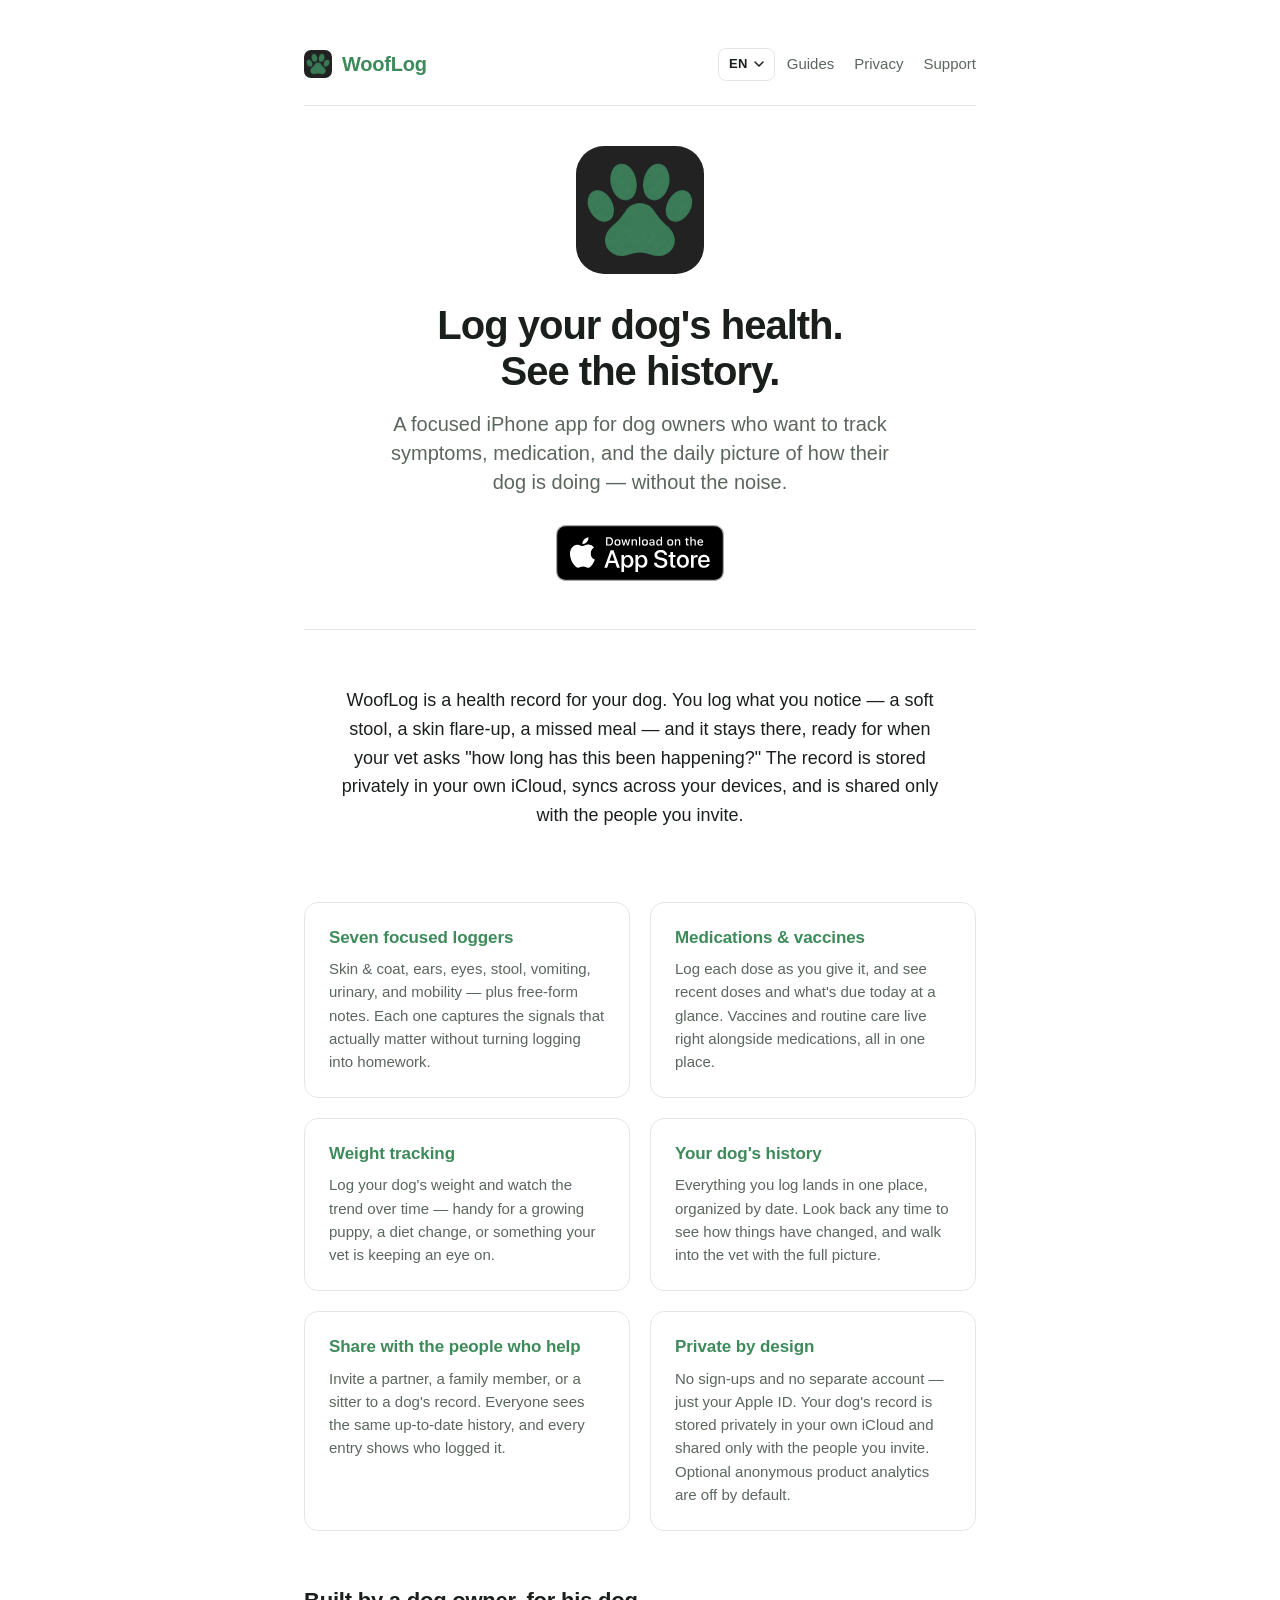
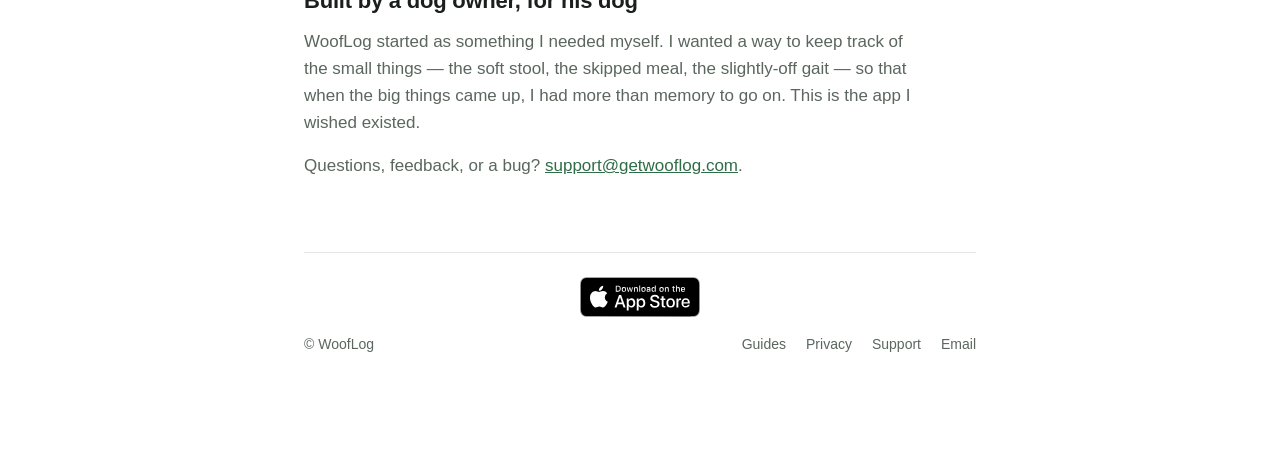
==== commit aaab630b: "Merge 6ea6c5ae4c4a91a6129b3e9bd2b5cd349fbaaa72 into 30678a8b79a81b910d6adf20f2c93d18f474b582" ====
--- a/index.html
+++ b/index.html
@@ -92,6 +92,7 @@
       </ul>
     </details>
     <nav>
+      <a href="/blog/">Guides</a>
       <a href="/privacy/">Privacy</a>
       <a href="/support/">Support</a>
     </nav>
@@ -154,6 +155,7 @@
     </a>
     <p>&copy; WoofLog</p>
     <nav>
+      <a href="/blog/">Guides</a>
       <a href="/privacy/">Privacy</a>
       <a href="/support/">Support</a>
       <a href="mailto:support@getwooflog.com">Email</a>
